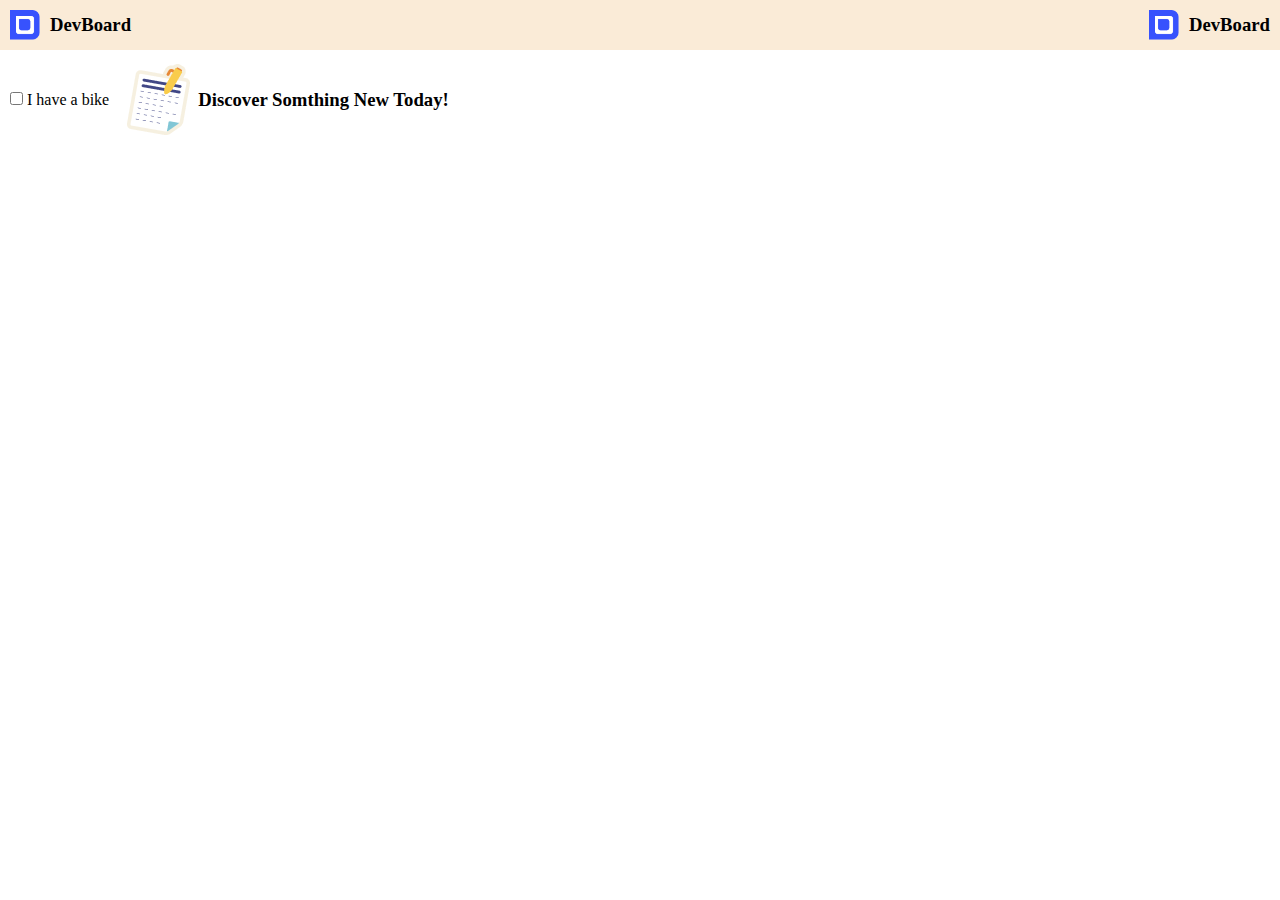
==== index.html @ 31351afe "first commit" ====
<!DOCTYPE html>
<html lang="en">
<head>
    <meta charset="UTF-8">
    <meta name="viewport" content="width=device-width, initial-scale=1.0">
    <link rel="stylesheet" href="style.css">
    <title>DevBoard</title>
</head>
<body>
    <header>
        <div id="header">
            <div id="header-logo">
                <img src="assets/logo.png" alt="">
                <H3> Dev<b>Board</b></H3>
            </div>
            <div id="header-logo-1">
                <img src="assets/logo.png" alt="">
                <H3> Dev<b>Board</b></H3>
            </div>
        </div>
    </header>
    <main>
        <div id="main">
            <div id="main-first">
                <div id="main-first-dashboard">
                    <div>
                        <input type="checkbox" id="vehicle1" name="vehicle1" value="Bike">
                        <label for="vehicle1"> I have a bike</label><br>
                    </div>
                    <div id="main-first-dashboard-second">
                        <img src="assets/board.png" alt="">
                        <h3>Discover Somthing New Today!</h3>
                    </div>
                    <div>

                    </div>
                </div>
                <div>

                </div>
            </div>
            <div>
                
            </div>
        </div>
    </main>
</body>
</html>
---- style.css ----
*{
    margin: 0;
}
#header{
    display: flex;
    justify-content: space-between;
    background-color: antiquewhite;
}
#header-logo{
    display: flex;
    align-items: center;
    margin-left: 10px;
    margin-top: 10px;
    margin-bottom: 10px;
}
#header-logo img{
    height: 30px;
    width: auto;
    margin-right: 10px;
}
#header-logo-1{
    display: flex;
    align-items: center;
    margin-left: 10px;
    margin-top: 10px;
    margin-bottom: 10px;
    margin-right: 10px;
}
#header-logo-1 img{
    height: 30px;
    width: auto;
    margin-right: 10px;
}
#main-first{
    margin-left: 10px;
    margin-top: 10px;
    margin-bottom: 10px;
    margin-right: 10px;
    display: block;
}
#main-first img{
    margin-left: 10px;
}
#main-first-dashboard{
    display: flex;
    align-items: center;
}
#main-first-dashboard-second{
    display: flex;
    align-items: center;
}
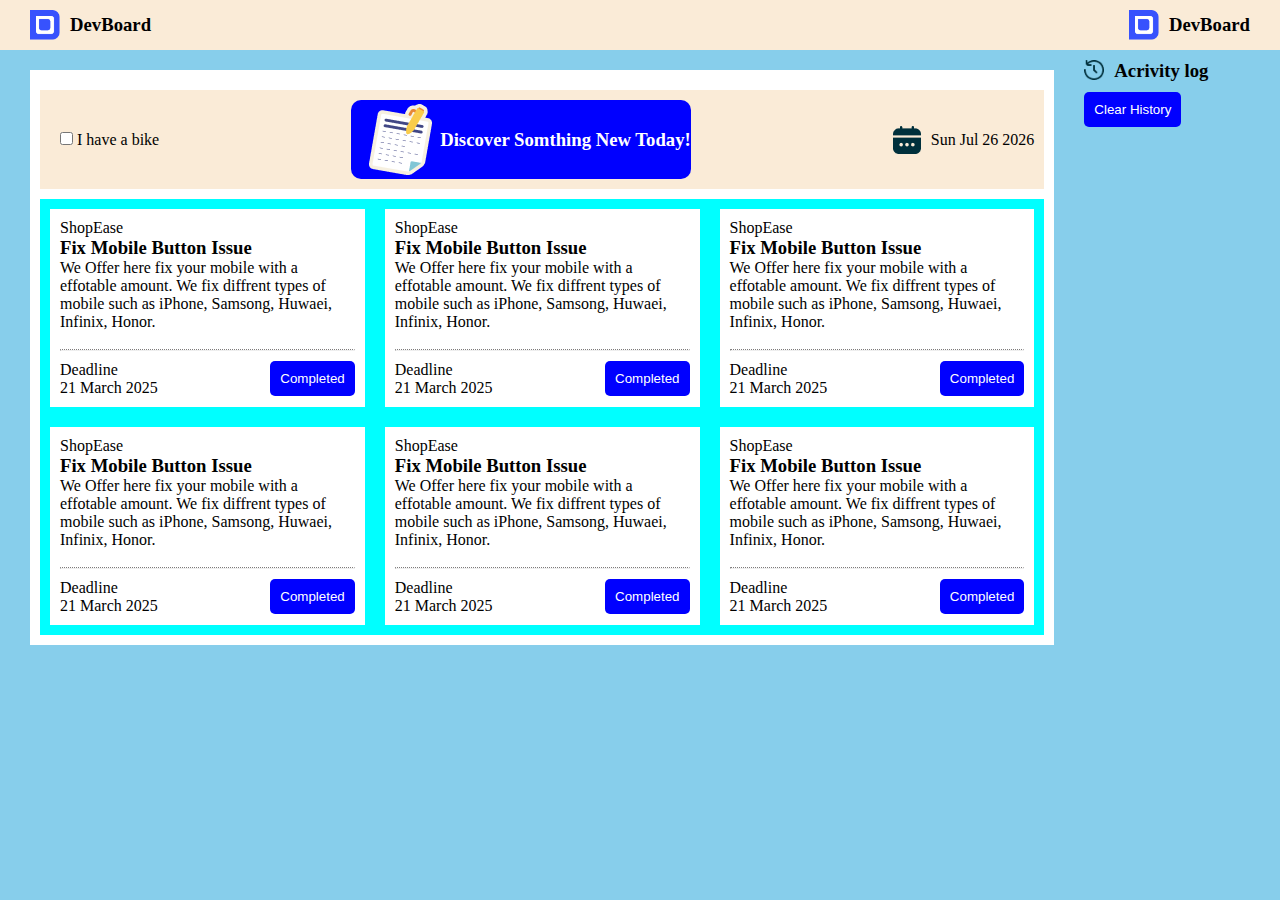
==== commit 5b26c3be: "third commit" ====
--- a/index.html
+++ b/index.html
@@ -4,6 +4,7 @@
     <meta charset="UTF-8">
     <meta name="viewport" content="width=device-width, initial-scale=1.0">
     <link rel="stylesheet" href="style.css">
+    
     <title>DevBoard</title>
 </head>
 <body>
@@ -20,29 +21,192 @@
         </div>
     </header>
     <main>
-        <div id="main">
-            <div id="main-first">
-                <div id="main-first-dashboard">
-                    <div>
-                        <input type="checkbox" id="vehicle1" name="vehicle1" value="Bike">
-                        <label for="vehicle1"> I have a bike</label><br>
-                    </div>
+<div id="display">
+    <div id="main">
+        <div id="main-first">
+            <div id="main-first-dashboard">
+                <div id="main-first-dashboard-first">
+                    <input type="checkbox" id="vehicle1" name="vehicle1" value="Bike">
+                    <label for="vehicle1"> I have a bike</label><br>
+                </div>
+                <a href="">
                     <div id="main-first-dashboard-second">
                         <img src="assets/board.png" alt="">
                         <h3>Discover Somthing New Today!</h3>
                     </div>
-                    <div>
-
-                    </div>
-                </div>
-                <div>
-
+                </a>
+                <div id="main-first-dashboard-third">
+                    <img src="assets/calender.png" alt="">
+                    <p id="date-container"></p>
+                    <script src="script.js"></script>
                 </div>
             </div>
-            <div>
-                
-            </div>
-        </div>
+        </div>
+        <div>
+            <div id="container">
+                <div class="grid">
+                    <div>
+                        <p>ShopEase</p>
+                    </div>
+                    <div>
+                        <h3>Fix Mobile Button Issue </h3>
+                    </div>
+                    <div>
+                        <p>
+                            We Offer here fix your mobile with a effotable amount. We fix diffrent types of mobile such as iPhone, Samsong, Huwaei, Infinix, Honor.
+                        </p>
+                        <br>
+                    </div>
+                    <hr>
+                    <div class="task-complecation">
+                        <div>
+                            <p>Deadline</p>
+                            <p>21 March 2025</p>
+                        </div>
+                        <div>
+                            <button>Completed</button>
+                        </div>
+                    </div>
+                </div>
+                <!---->
+                <div class="grid">
+                    <div>
+                        <p>ShopEase</p>
+                    </div>
+                    <div>
+                        <h3>Fix Mobile Button Issue </h3>
+                    </div>
+                    <div>
+                        <p>
+                            We Offer here fix your mobile with a effotable amount. We fix diffrent types of mobile such as iPhone, Samsong, Huwaei, Infinix, Honor.
+                        </p>
+                        <br>
+                    </div>
+                    <hr>
+                    <div class="task-complecation">
+                        <div>
+                            <p>Deadline</p>
+                            <p>21 March 2025</p>
+                        </div>
+                        <div>
+                            <button>Completed</button>
+                        </div>
+                    </div>
+                </div>
+                <!---->
+                <div class="grid">
+                    <div>
+                        <p>ShopEase</p>
+                    </div>
+                    <div>
+                        <h3>Fix Mobile Button Issue </h3>
+                    </div>
+                    <div>
+                        <p>
+                            We Offer here fix your mobile with a effotable amount. We fix diffrent types of mobile such as iPhone, Samsong, Huwaei, Infinix, Honor.
+                        </p>
+                        <br>
+                    </div>
+                    <hr>
+                    <div class="task-complecation">
+                        <div>
+                            <p>Deadline</p>
+                            <p>21 March 2025</p>
+                        </div>
+                        <div>
+                            <button>Completed</button>
+                        </div>
+                    </div>
+                </div> 
+                <!----> 
+                <div class="grid">
+                    <div>
+                        <p>ShopEase</p>
+                    </div>
+                    <div>
+                        <h3>Fix Mobile Button Issue </h3>
+                    </div>
+                    <div>
+                        <p>
+                            We Offer here fix your mobile with a effotable amount. We fix diffrent types of mobile such as iPhone, Samsong, Huwaei, Infinix, Honor.
+                        </p>
+                        <br>
+                    </div>
+                    <hr>
+                    <div class="task-complecation">
+                        <div>
+                            <p>Deadline</p>
+                            <p>21 March 2025</p>
+                        </div>
+                        <div>
+                            <button>Completed</button>
+                        </div>
+                    </div>
+                </div>
+                <!---->
+                <div class="grid">
+                    <div>
+                        <p>ShopEase</p>
+                    </div>
+                    <div>
+                        <h3>Fix Mobile Button Issue </h3>
+                    </div>
+                    <div>
+                        <p>
+                            We Offer here fix your mobile with a effotable amount. We fix diffrent types of mobile such as iPhone, Samsong, Huwaei, Infinix, Honor.
+                        </p>
+                        <br>
+                    </div>
+                    <hr>
+                    <div class="task-complecation">
+                        <div>
+                            <p>Deadline</p>
+                            <p>21 March 2025</p>
+                        </div>
+                        <div>
+                            <button>Completed</button>
+                        </div>
+                    </div>
+                </div>
+                <!---->
+                <div class="grid">
+                    <div>
+                        <p>ShopEase</p>
+                    </div>
+                    <div>
+                        <h3>Fix Mobile Button Issue </h3>
+                    </div>
+                    <div>
+                        <p>
+                            We Offer here fix your mobile with a effotable amount. We fix diffrent types of mobile such as iPhone, Samsong, Huwaei, Infinix, Honor.
+                        </p>
+                        <br>
+                    </div>
+                    <hr>
+                    <div class="task-complecation">
+                        <div>
+                            <p>Deadline</p>
+                            <p>21 March 2025</p>
+                        </div>
+                        <div>
+                            <button>Completed</button>
+                        </div>
+                    </div>
+                </div> 
+                <!----> 
+              </div>
+        </div>
+    </div>
+    <div id="notification">
+        <div id="notification-first">
+            <img src="assets/activity.png" alt="">
+            <h3>Acrivity log</h3>
+        </div>
+        <div id="notification-button">
+            <button>Clear History</button>
+        </div>
+    </div>
+</div>
     </main>
 </body>
 </html>--- a/style.css
+++ b/style.css
@@ -1,5 +1,8 @@
 *{
     margin: 0;
+}
+body{
+    background-color: skyblue;
 }
 #header{
     display: flex;
@@ -9,7 +12,8 @@
 #header-logo{
     display: flex;
     align-items: center;
-    margin-left: 10px;
+  background-color: ;  
+  margin-left: 30px;
     margin-top: 10px;
     margin-bottom: 10px;
 }
@@ -24,7 +28,7 @@
     margin-left: 10px;
     margin-top: 10px;
     margin-bottom: 10px;
-    margin-right: 10px;
+    margin-right: 30px;
 }
 #header-logo-1 img{
     height: 30px;
@@ -32,11 +36,39 @@
     margin-right: 10px;
 }
 #main-first{
-    margin-left: 10px;
+    padding-left: 10px;
     margin-top: 10px;
     margin-bottom: 10px;
+    display: flex;
+    justify-content: space-between;
+    background-color: antiquewhite;
+}
+#notification{
+    margin: 10px;
+    width: 40%;
+    justify-content: center;
+    margin-left: 30px;
+}
+#notification-button{
+    justify-content: center;
+}
+#notification img{
+    height: 20px;
     margin-right: 10px;
-    display: block;
+}
+#notification-first{
+    display: flex;
+    margin-bottom: 10px;
+}
+#display{
+    display: flex;
+}
+#main{
+    background-color: white;
+    padding: 10px;
+    margin-left: 30px;
+    margin-top: 20px;
+
 }
 #main-first img{
     margin-left: 10px;
@@ -44,8 +76,62 @@
 #main-first-dashboard{
     display: flex;
     align-items: center;
+    padding: 10px;
+    justify-content: space-between;
+    width: 100%;
+}
+#main-first-dashboard-first{
 }
 #main-first-dashboard-second{
     display: flex;
     align-items: center;
+    background-color: blue;
+    color: white;
+    justify-content: center;
+    border-radius: 10px;
+}
+a {
+    text-decoration: none;
+}
+#main-first-dashboard-third{
+    display: flex;
+    align-items: center;
+    justify-content: center;
+
+}
+#main-first-dashboard-third img{
+    margin-right: 10px;
+}
+#container{
+    
+    display: grid;
+    grid-template-columns: repeat(3,1fr);
+    gap: 20px;
+    margin-top: 10px;
+    background-color: aqua;
+    padding: 10px;
+}
+.task-complecation{
+    display: flex;
+    justify-content: space-between;
+    margin-top: 10px;
+}
+hr {
+    border-top: 1px dotted rgb(126, 123, 123);
+  }
+button {
+    background-color: blue;
+    color: white;
+    border: none;
+    padding: 10px;
+    border-radius: 5px;
+}
+button:hover{
+    background-color: rgb(255, 0, 179);
+    color: white;
+    cursor: pointer;
+}
+.grid{
+    background-color: white;
+    padding: 10px;
 }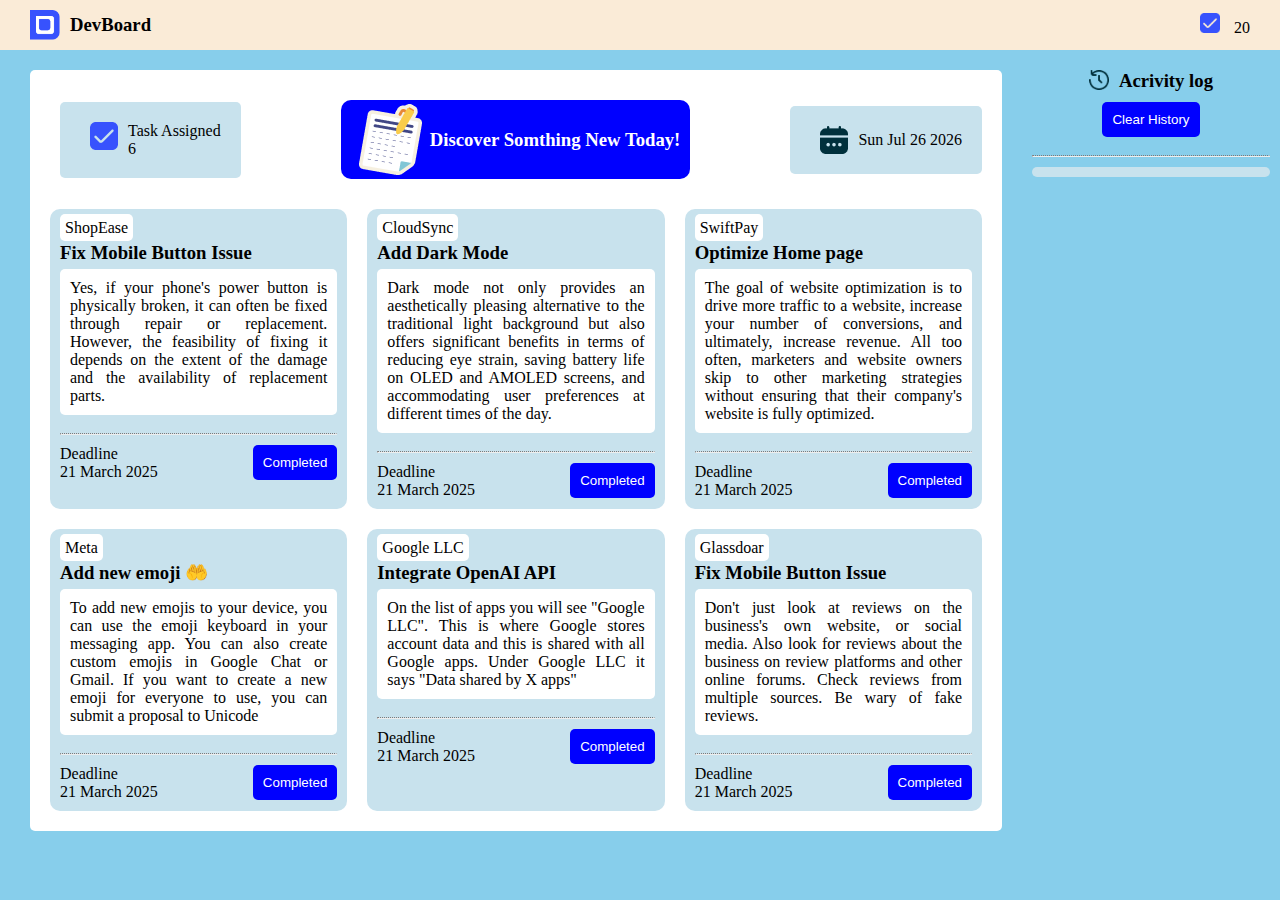
==== commit c678d8b4: "last commit" ====
--- a/index.html
+++ b/index.html
@@ -4,7 +4,6 @@
     <meta charset="UTF-8">
     <meta name="viewport" content="width=device-width, initial-scale=1.0">
     <link rel="stylesheet" href="style.css">
-    
     <title>DevBoard</title>
 </head>
 <body>
@@ -15,8 +14,10 @@
                 <H3> Dev<b>Board</b></H3>
             </div>
             <div id="header-logo-1">
-                <img src="assets/logo.png" alt="">
-                <H3> Dev<b>Board</b></H3>
+                <div>
+                    <img src="assets/checkbox.png" alt="">
+                    <span id="task-completed">20</span>
+                </div>
             </div>
         </div>
     </header>
@@ -26,10 +27,17 @@
         <div id="main-first">
             <div id="main-first-dashboard">
                 <div id="main-first-dashboard-first">
-                    <input type="checkbox" id="vehicle1" name="vehicle1" value="Bike">
-                    <label for="vehicle1"> I have a bike</label><br>
-                </div>
-                <a href="">
+                    <div>
+                        <img src="assets/checkbox.png" alt="">
+                    </div>
+                    <div>
+                        <span id="task-assigned">Task Assigned</span> <br>
+                        <span id="assigned-task"></span>
+                    </div>
+
+
+                </div>
+                <a href="blog.html">
                     <div id="main-first-dashboard-second">
                         <img src="assets/board.png" alt="">
                         <h3>Discover Somthing New Today!</h3>
@@ -37,7 +45,7 @@
                 </a>
                 <div id="main-first-dashboard-third">
                     <img src="assets/calender.png" alt="">
-                    <p id="date-container"></p>
+                    <p id="date"></p>
                     <script src="script.js"></script>
                 </div>
             </div>
@@ -46,153 +54,153 @@
             <div id="container">
                 <div class="grid">
                     <div>
-                        <p>ShopEase</p>
-                    </div>
-                    <div>
-                        <h3>Fix Mobile Button Issue </h3>
-                    </div>
-                    <div>
-                        <p>
-                            We Offer here fix your mobile with a effotable amount. We fix diffrent types of mobile such as iPhone, Samsong, Huwaei, Infinix, Honor.
-                        </p>
-                        <br>
-                    </div>
-                    <hr>
-                    <div class="task-complecation">
-                        <div>
-                            <p>Deadline</p>
-                            <p>21 March 2025</p>
-                        </div>
-                        <div>
-                            <button>Completed</button>
-                        </div>
-                    </div>
-                </div>
-                <!---->
-                <div class="grid">
-                    <div>
-                        <p>ShopEase</p>
-                    </div>
-                    <div>
-                        <h3>Fix Mobile Button Issue </h3>
-                    </div>
-                    <div>
-                        <p>
-                            We Offer here fix your mobile with a effotable amount. We fix diffrent types of mobile such as iPhone, Samsong, Huwaei, Infinix, Honor.
-                        </p>
-                        <br>
-                    </div>
-                    <hr>
-                    <div class="task-complecation">
-                        <div>
-                            <p>Deadline</p>
-                            <p>21 March 2025</p>
-                        </div>
-                        <div>
-                            <button>Completed</button>
-                        </div>
-                    </div>
-                </div>
-                <!---->
-                <div class="grid">
-                    <div>
-                        <p>ShopEase</p>
-                    </div>
-                    <div>
-                        <h3>Fix Mobile Button Issue </h3>
-                    </div>
-                    <div>
-                        <p>
-                            We Offer here fix your mobile with a effotable amount. We fix diffrent types of mobile such as iPhone, Samsong, Huwaei, Infinix, Honor.
-                        </p>
-                        <br>
-                    </div>
-                    <hr>
-                    <div class="task-complecation">
-                        <div>
-                            <p>Deadline</p>
-                            <p>21 March 2025</p>
-                        </div>
-                        <div>
-                            <button>Completed</button>
+                        <span  class="title">ShopEase</span>
+                    </div>
+                    <div>
+                        <h3 id="taskTitle-1">Fix Mobile Button Issue</h3>
+                    </div>
+                    <div>
+                        <p>
+                            Yes, if your phone's power button is physically broken, it can often be fixed through repair or replacement. However, the feasibility of fixing it depends on the extent of the damage and the availability of replacement parts.
+                        </p>
+                        <br>
+                    </div>
+                    <hr>
+                    <div class="task-complecation">
+                        <div>
+                            <span>Deadline</span> <br>
+                            <span>21 March 2025</span>
+                        </div>
+                        <div>
+                            <button class="complete-btn" data-task="taskTitle-1">Completed</button>
+                        </div>
+                    </div>
+                </div>
+                <!---->
+                <div class="grid">
+                    <div>
+                        <span  class="title">CloudSync</span>
+                    </div>
+                    <div>
+                        <h3 id="taskTitle-2">Add Dark Mode</h3>
+                    </div>
+                    <div>
+                        <p>
+                            Dark mode not only provides an aesthetically pleasing alternative to the traditional light background but also offers significant benefits in terms of reducing eye strain, saving battery life on OLED and AMOLED screens, and accommodating user preferences at different times of the day.
+                        </p>
+                        <br>
+                    </div>
+                    <hr>
+                    <div class="task-complecation">
+                        <div>
+                            <span>Deadline</span> <br>
+                            <span>21 March 2025</span>
+                        </div>
+                        <div>
+                            <button class="complete-btn" data-task="taskTitle-2">Completed</button>
+                        </div>
+                    </div>
+                </div>
+                <!---->
+                <div class="grid">
+                    <div>
+                        <span  class="title">SwiftPay</span>
+                    </div>
+                    <div>
+                        <h3 id="taskTitle-3">Optimize  Home page </h3>
+                    </div>
+                    <div>
+                        <p>
+                            The goal of website optimization is to drive more traffic to a website, increase your number of conversions, and ultimately, increase revenue. All too often, marketers and website owners skip to other marketing strategies without ensuring that their company's website is fully optimized.
+                        </p>
+                        <br>
+                    </div>
+                    <hr>
+                    <div class="task-complecation">
+                        <div>
+                            <span>Deadline</span> <br>
+                            <span>21 March 2025</span>
+                        </div>
+                        <div>
+                            <button class="complete-btn" data-task="taskTitle-3">Completed</button>
                         </div>
                     </div>
                 </div> 
                 <!----> 
                 <div class="grid">
                     <div>
-                        <p>ShopEase</p>
-                    </div>
-                    <div>
-                        <h3>Fix Mobile Button Issue </h3>
-                    </div>
-                    <div>
-                        <p>
-                            We Offer here fix your mobile with a effotable amount. We fix diffrent types of mobile such as iPhone, Samsong, Huwaei, Infinix, Honor.
-                        </p>
-                        <br>
-                    </div>
-                    <hr>
-                    <div class="task-complecation">
-                        <div>
-                            <p>Deadline</p>
-                            <p>21 March 2025</p>
-                        </div>
-                        <div>
-                            <button>Completed</button>
-                        </div>
-                    </div>
-                </div>
-                <!---->
-                <div class="grid">
-                    <div>
-                        <p>ShopEase</p>
-                    </div>
-                    <div>
-                        <h3>Fix Mobile Button Issue </h3>
-                    </div>
-                    <div>
-                        <p>
-                            We Offer here fix your mobile with a effotable amount. We fix diffrent types of mobile such as iPhone, Samsong, Huwaei, Infinix, Honor.
-                        </p>
-                        <br>
-                    </div>
-                    <hr>
-                    <div class="task-complecation">
-                        <div>
-                            <p>Deadline</p>
-                            <p>21 March 2025</p>
-                        </div>
-                        <div>
-                            <button>Completed</button>
-                        </div>
-                    </div>
-                </div>
-                <!---->
-                <div class="grid">
-                    <div>
-                        <p>ShopEase</p>
-                    </div>
-                    <div>
-                        <h3>Fix Mobile Button Issue </h3>
-                    </div>
-                    <div>
-                        <p>
-                            We Offer here fix your mobile with a effotable amount. We fix diffrent types of mobile such as iPhone, Samsong, Huwaei, Infinix, Honor.
-                        </p>
-                        <br>
-                    </div>
-                    <hr>
-                    <div class="task-complecation">
-                        <div>
-                            <p>Deadline</p>
-                            <p>21 March 2025</p>
-                        </div>
-                        <div>
-                            <button>Completed</button>
-                        </div>
-                    </div>
-                </div> 
+                        <span  class="title">Meta</span>
+                    </div>
+                    <div>
+                        <h3 id="taskTitle-4">Add new emoji 🤲</h3>
+                    </div>
+                    <div>
+                        <p>
+                            To add new emojis to your device, you can use the emoji keyboard in your messaging app. You can also create custom emojis in Google Chat or Gmail. If you want to create a new emoji for everyone to use, you can submit a proposal to Unicode
+                        </p>
+                        <br>
+                    </div>
+                    <hr>
+                    <div class="task-complecation">
+                        <div>
+                            <span>Deadline</span> <br>
+                            <span>21 March 2025</span>
+                        </div>
+                        <div>
+                            <button class="complete-btn" data-task="taskTitle-4">Completed</button>
+                        </div>
+                    </div>
+                </div>               
+                <!---->
+                <div class="grid">
+                    <div>
+                        <span  class="title">Google LLC</span>
+                    </div>
+                    <div>
+                        <h3 id="taskTitle-5">Integrate OpenAI API</h3>
+                    </div>
+                    <div>
+                        <p>
+                            On the list of apps you will see "Google LLC". This is where Google stores account data and this is shared with all Google apps. Under Google LLC it says "Data shared by X apps"
+                        </p>
+                        <br>
+                    </div>
+                    <hr>
+                    <div class="task-complecation">
+                        <div>
+                            <span>Deadline</span> <br>
+                            <span>21 March 2025</span>
+                        </div>
+                        <div>
+                            <button class="complete-btn" data-task="taskTitle-5">Completed</button>
+                        </div>
+                    </div>
+                </div>
+                <!---->
+                <div class="grid">
+                    <div>
+                        <span  class="title">Glassdoar</span>
+                    </div>
+                    <div>
+                        <h3 id="taskTitle-6">Fix Mobile Button Issue</h3>
+                    </div>
+                    <div>
+                        <p>
+                            Don't just look at reviews on the business's own website, or social media. Also look for reviews about the business on review platforms and other online forums. Check reviews from multiple sources. Be wary of fake reviews.
+                        </p>
+                        <br>
+                    </div>
+                    <hr>
+                    <div class="task-complecation">
+                        <div>
+                            <span>Deadline</span> <br>
+                            <span>21 March 2025</span>
+                        </div>
+                        <div>
+                            <button class="complete-btn" data-task="taskTitle-6">Completed</button>
+                        </div>
+                    </div>
+                </div>
                 <!----> 
               </div>
         </div>
@@ -200,10 +208,15 @@
     <div id="notification">
         <div id="notification-first">
             <img src="assets/activity.png" alt="">
-            <h3>Acrivity log</h3>
+            <h3>Acrivity log</h3>            
         </div>
         <div id="notification-button">
-            <button>Clear History</button>
+            <button id="clearHistory">Clear History</button>
+        </div>
+        <br>
+        <hr>
+        <div>
+            <p id="listofhistory"></p>
         </div>
     </div>
 </div>
--- a/style.css
+++ b/style.css
@@ -30,8 +30,16 @@
     margin-bottom: 10px;
     margin-right: 30px;
 }
+#header-blog{
+    margin-top: 10px;
+    margin-right: 10px;
+    margin-bottom: 10px;
+    justify-content: center;
+    align-items: center;
+    background-color: aqua;
+}
 #header-logo-1 img{
-    height: 30px;
+    height: 20px;
     width: auto;
     margin-right: 10px;
 }
@@ -41,10 +49,10 @@
     margin-bottom: 10px;
     display: flex;
     justify-content: space-between;
-    background-color: antiquewhite;
 }
 #notification{
     margin: 10px;
+    margin-top: 20px;
     width: 40%;
     justify-content: center;
     margin-left: 30px;
@@ -68,6 +76,8 @@
     padding: 10px;
     margin-left: 30px;
     margin-top: 20px;
+    width: 80%;
+    border-radius: 5px;
 
 }
 #main-first img{
@@ -81,7 +91,15 @@
     width: 100%;
 }
 #main-first-dashboard-first{
-}
+    display: flex;
+    background-color: rgb(200, 226, 237);
+    padding: 20px;
+    border-radius: 5px;
+}
+#main-first-dashboard-first img{
+    margin-right: 10px;
+}
+
 #main-first-dashboard-second{
     display: flex;
     align-items: center;
@@ -89,6 +107,7 @@
     color: white;
     justify-content: center;
     border-radius: 10px;
+    padding-right: 10px;
 }
 a {
     text-decoration: none;
@@ -97,18 +116,20 @@
     display: flex;
     align-items: center;
     justify-content: center;
+    background-color: rgb(200, 226, 237);
+    padding: 20px;
+    border-radius: 5px;
 
 }
 #main-first-dashboard-third img{
     margin-right: 10px;
 }
 #container{
-    
+
     display: grid;
     grid-template-columns: repeat(3,1fr);
     gap: 20px;
     margin-top: 10px;
-    background-color: aqua;
     padding: 10px;
 }
 .task-complecation{
@@ -132,6 +153,52 @@
     cursor: pointer;
 }
 .grid{
-    background-color: white;
-    padding: 10px;
+    background-color: rgb(200, 226, 237);
+    padding: 10px;
+    text-align: justify;
+    border-radius: 10px;
+}
+.grid p{
+    background-color: white;
+    padding: 10px;
+    border-radius: 5px;
+
+}
+.grid h3{
+    margin-top: 5px;
+    margin-bottom: 5px;
+}
+.title{
+    margin-top: 5px;
+    margin-bottom: 5px;
+    padding: 5px;
+    border-radius: 5px;
+    background-color: white;
+}
+#notification{
+    width: 20%;
+}
+#notification-first{
+    text-align: center;
+    justify-content: center;
+}
+#notification-button{
+    margin-top: 10px;
+    text-align: center;
+}
+#listofhistory{
+    margin-top: 10px;
+    background-color: rgb(200, 226, 237);
+    padding: 5px;
+    border-radius: 5px;
+}
+.question{
+    margin: 10px;
+    padding: 10px;
+    background-color: white;
+    border-radius: 5px;
+    
+}
+#question-part{
+    background-color: skyblue;
 }